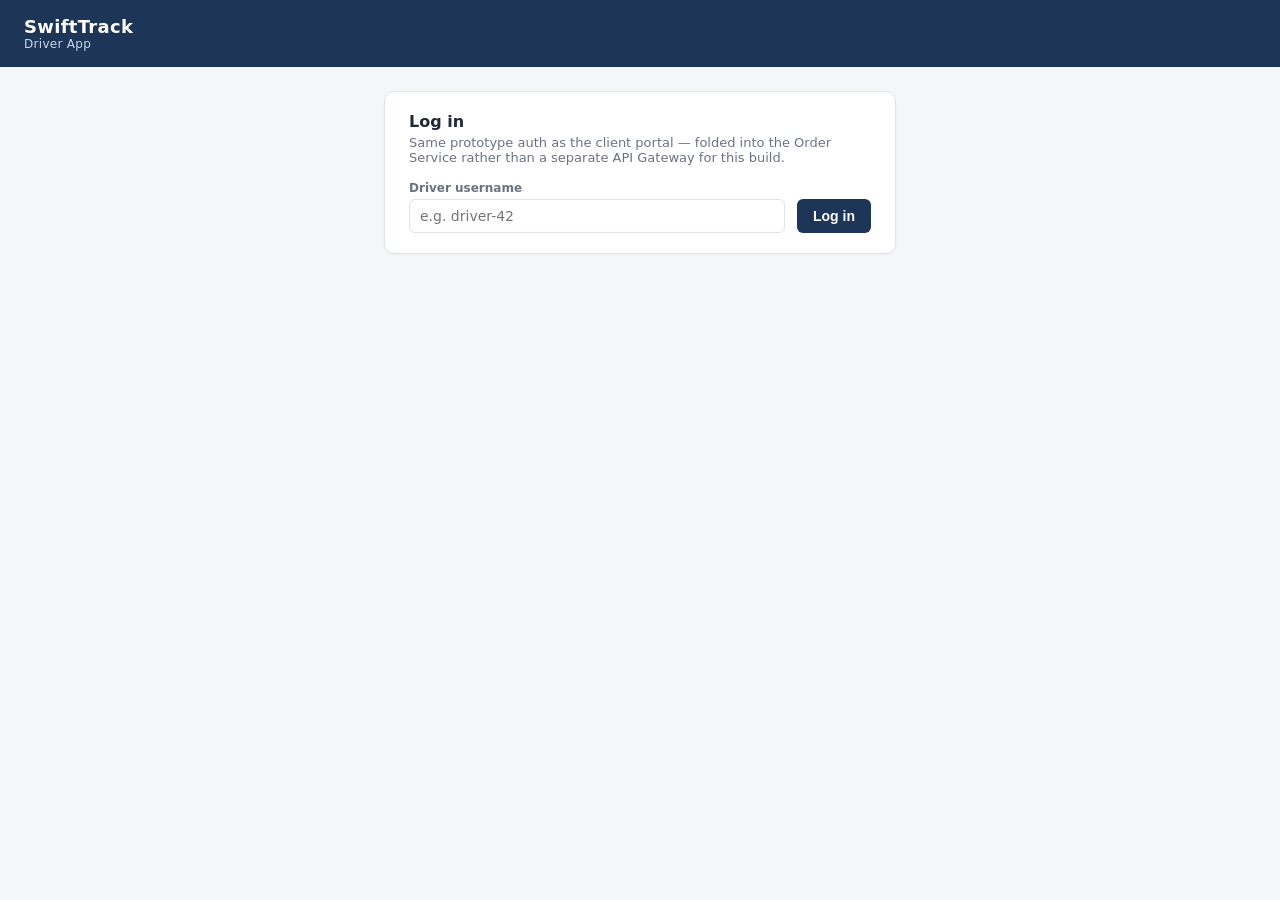
==== driver-app/index.html @ 521d0781 "UI polishing, adding a driver's end and md file changes accordingly." ====
<!DOCTYPE html>
<html lang="en">
<head>
<meta charset="UTF-8" />
<meta name="viewport" content="width=device-width, initial-scale=1" />
<title>SwiftTrack — Driver App</title>
<link rel="stylesheet" href="../shared/style.css" />
<script src="https://cdn.socket.io/4.7.5/socket.io.min.js"></script>
<style>
  .container { max-width: 560px; }
  .stop-list { margin: 6px 0 0; padding-left: 18px; font-size: 12.5px; color: var(--text-muted); }
</style>
</head>
<body>
  <header class="app-bar">
    <div class="brand">SwiftTrack <small>Driver App</small></div>
    <div class="session" id="session"></div>
  </header>

  <div class="container">

    <section class="panel" id="login-panel">
      <h2>Log in</h2>
      <p class="hint">Same prototype auth as the client portal — folded into the Order Service rather than a separate API Gateway for this build.</p>
      <form class="inline-form" id="login-form">
        <div class="field">
          <label for="username">Driver username</label>
          <input id="username" type="text" placeholder="e.g. driver-42" required />
        </div>
        <button type="submit">Log in</button>
      </form>
    </section>

    <section class="panel" id="manifest-panel" hidden>
      <h2><span class="conn-dot" id="conn-dot"></span>Today's manifest</h2>
      <p class="hint">Confirmed orders assigned to this route — live from the same event stream the client portal watches. Mark each stop delivered or failed as you go.</p>
      <div id="manifest"></div>
      <div class="empty-state" id="empty-state">No confirmed deliveries yet. Waiting for orders to clear CMS / WMS / ROS…</div>
    </section>

  </div>

  <div class="toast" id="toast"></div>

<script>
const API_BASE = "http://localhost:5000";
const WS_BASE = "http://localhost:5003";

const state = {
  token: localStorage.getItem("swifttrack.token") || null,
  username: localStorage.getItem("swifttrack.username") || null,
  orders: {}, // orderId -> { orderId, clientName, addresses, orderStatus, deliveryStatus, ros }
};

const el = (id) => document.getElementById(id);

function showToast(message, isError) {
  const t = el("toast");
  t.textContent = message;
  t.className = "toast show" + (isError ? " error" : "");
  setTimeout(() => { t.className = "toast"; }, 3200);
}

function renderSession() {
  const session = el("session");
  if (state.token) {
    session.innerHTML = `<strong>${state.username}</strong> &nbsp; <button class="secondary" id="logout-btn">Log out</button>`;
    el("logout-btn").addEventListener("click", logout);
    el("login-panel").hidden = true;
    el("manifest-panel").hidden = false;
  } else {
    session.innerHTML = "";
    el("login-panel").hidden = false;
    el("manifest-panel").hidden = true;
  }
}

function logout() {
  state.token = null;
  state.username = null;
  localStorage.removeItem("swifttrack.token");
  localStorage.removeItem("swifttrack.username");
  renderSession();
}

function badge(value) {
  if (!value) return `<span class="badge dash">-</span>`;
  return `<span class="badge ${value}">${value}</span>`;
}

function renderManifest() {
  const manifest = el("manifest");
  // A driver only cares about orders that have cleared the saga (CONFIRMED)
  // and haven't already been marked delivered/failed.
  const stops = Object.values(state.orders)
    .filter((o) => o.orderStatus === "CONFIRMED" && !o.deliveryStatus)
    .sort((a, b) => (a.orderId < b.orderId ? -1 : 1));

  el("empty-state").style.display = stops.length ? "none" : "block";

  manifest.innerHTML = stops.map((o) => `
    <div class="panel" style="margin:0 0 12px; padding:14px 16px;">
      <div style="display:flex; justify-content:space-between; align-items:baseline;">
        <strong>${o.orderId}</strong>
        <span class="muted">${o.clientName || "-"}</span>
      </div>
      ${o.addresses ? `<ul class="stop-list">${o.addresses.map((a) => `<li>${a}</li>`).join("")}</ul>` : ""}
      ${o.ros ? `<p class="hint" style="margin:6px 0 0;">Route ${o.ros.routeId || "-"} · ~${o.ros.estimatedMinutes ?? "-"} min</p>` : ""}
      <div class="action-cell" style="margin-top:10px;">
        <button class="confirm" data-action="DELIVERED" data-order="${o.orderId}">Mark delivered</button>
        <button class="danger" data-action="FAILED" data-order="${o.orderId}">Mark failed</button>
      </div>
    </div>
  `).join("");

  manifest.querySelectorAll("button[data-action]").forEach((btn) => {
    btn.addEventListener("click", () => updateDelivery(btn.dataset.order, btn.dataset.action));
  });
}

function applyEvent(data) {
  const id = data.orderId;
  if (!id) return;
  if (!state.orders[id]) state.orders[id] = { orderId: id };
  const o = state.orders[id];

  if (data.type === "order.created") {
    o.clientName = data.clientName;
    o.addresses = data.addresses;
    o.orderStatus = "PENDING";
  }
  if (data.type === "order.completed") {
    o.orderStatus = "CONFIRMED";
    o.ros = data.ros;
  }
  if (data.type === "order.failed") o.orderStatus = "FAILED";
  if (data.type === "delivery.updated") o.deliveryStatus = data.status;

  renderManifest();
}

async function login(event) {
  event.preventDefault();
  const username = el("username").value.trim();
  if (!username) return;
  try {
    const resp = await fetch(`${API_BASE}/login`, {
      method: "POST",
      headers: { "Content-Type": "application/json" },
      body: JSON.stringify({ username }),
    });
    if (!resp.ok) throw new Error("Login failed");
    const data = await resp.json();
    state.token = data.token;
    state.username = username;
    localStorage.setItem("swifttrack.token", state.token);
    localStorage.setItem("swifttrack.username", username);
    renderSession();
    showToast(`Welcome, ${username}`);
  } catch (err) {
    showToast(err.message, true);
  }
}

async function updateDelivery(orderId, status) {
  let reason = null;
  if (status === "FAILED") {
    reason = prompt("Reason the delivery failed (e.g. recipient not available):") || "Not specified";
  }
  try {
    const resp = await fetch(`${API_BASE}/deliveries/${orderId}/status`, {
      method: "POST",
      headers: {
        "Content-Type": "application/json",
        "Authorization": `Bearer ${state.token}`,
      },
      body: JSON.stringify({ status, reason }),
    });
    if (resp.status === 401) { logout(); throw new Error("Session expired, please log in again"); }
    if (!resp.ok) throw new Error((await resp.json()).error || "Update failed");
    showToast(`${orderId} marked ${status.toLowerCase()}`);
    // Proof of delivery (signature / photo capture) would hook in here via
    // the device camera — out of scope for this prototype's web UI.
  } catch (err) {
    showToast(err.message, true);
  }
}

function connectLiveUpdates() {
  const socket = io(WS_BASE);
  socket.on("connect", () => el("conn-dot").classList.add("live"));
  socket.on("disconnect", () => el("conn-dot").classList.remove("live"));
  socket.on("update", applyEvent);
}

el("login-form").addEventListener("submit", login);

renderSession();
renderManifest();
connectLiveUpdates();
</script>
</body>
</html>
---- shared/style.css ----
:root {
  --navy: #1d3557;
  --navy-dark: #14263f;
  --teal: #0f6e56;
  --amber: #b8860b;
  --red: #a5310a;
  --bg: #f4f6f8;
  --panel: #ffffff;
  --border: #dfe4ea;
  --text: #1f2937;
  --text-muted: #6b7280;
}

* { box-sizing: border-box; }

body {
  font-family: "Segoe UI", system-ui, -apple-system, sans-serif;
  background: var(--bg);
  color: var(--text);
  margin: 0;
  padding: 0 0 48px;
}

header.app-bar {
  background: var(--navy);
  color: white;
  padding: 16px 24px;
  display: flex;
  align-items: center;
  justify-content: space-between;
}

header.app-bar .brand {
  font-size: 18px;
  font-weight: 700;
  letter-spacing: 0.3px;
}

header.app-bar .brand small {
  display: block;
  font-weight: 400;
  font-size: 12px;
  color: #c9d6e8;
}

header.app-bar .session {
  display: flex;
  align-items: center;
  gap: 12px;
  font-size: 14px;
}

.container {
  max-width: 920px;
  margin: 24px auto;
  padding: 0 24px;
  display: flex;
  flex-direction: column;
  gap: 20px;
}

.panel {
  background: var(--panel);
  border: 1px solid var(--border);
  border-radius: 10px;
  padding: 20px 24px;
  box-shadow: 0 1px 2px rgba(16, 24, 40, 0.04);
}

.panel h2 {
  margin: 0 0 4px;
  font-size: 16px;
}

.panel .hint {
  margin: 0 0 16px;
  font-size: 13px;
  color: var(--text-muted);
}

form.inline-form {
  display: flex;
  flex-wrap: wrap;
  gap: 12px;
  align-items: flex-end;
}

.field {
  display: flex;
  flex-direction: column;
  gap: 4px;
  flex: 1 1 180px;
}

.field label {
  font-size: 12px;
  font-weight: 600;
  color: var(--text-muted);
}

.field input,
.field textarea {
  padding: 8px 10px;
  border: 1px solid var(--border);
  border-radius: 6px;
  font-size: 14px;
  font-family: inherit;
}

.field textarea {
  min-height: 64px;
  resize: vertical;
}

button {
  background: var(--navy);
  color: white;
  border: none;
  border-radius: 6px;
  padding: 9px 16px;
  font-size: 14px;
  font-weight: 600;
  cursor: pointer;
}

button:hover { background: var(--navy-dark); }
button:disabled { background: #9aa5b1; cursor: not-allowed; }

button.secondary {
  background: transparent;
  color: var(--navy);
  border: 1px solid var(--navy);
}
button.secondary:hover { background: rgba(29, 53, 87, 0.08); }

button.danger { background: var(--red); }
button.danger:hover { background: #7f2508; }

button.confirm { background: var(--teal); }
button.confirm:hover { background: #0b5744; }

table {
  border-collapse: collapse;
  width: 100%;
}

th, td {
  border-bottom: 1px solid var(--border);
  padding: 10px 12px;
  text-align: left;
  font-size: 13.5px;
}

th {
  color: var(--text-muted);
  font-weight: 600;
  text-transform: uppercase;
  font-size: 11px;
  letter-spacing: 0.4px;
}

.badge {
  display: inline-block;
  padding: 2px 9px;
  border-radius: 999px;
  font-size: 12px;
  font-weight: 700;
}

.badge.PENDING { background: #fdf3d8; color: var(--amber); }
.badge.CONFIRMED { background: #dcf3ec; color: var(--teal); }
.badge.DELIVERED { background: #dcf3ec; color: var(--teal); }
.badge.FAILED { background: #fbe3da; color: var(--red); }
.badge.dash { background: #eef1f4; color: var(--text-muted); }

.empty-state {
  padding: 24px;
  text-align: center;
  color: var(--text-muted);
  font-size: 13.5px;
}

.toast {
  position: fixed;
  bottom: 20px;
  right: 20px;
  background: var(--navy);
  color: white;
  padding: 12px 18px;
  border-radius: 8px;
  font-size: 13.5px;
  box-shadow: 0 4px 12px rgba(16, 24, 40, 0.25);
  opacity: 0;
  transform: translateY(8px);
  transition: opacity 0.2s ease, transform 0.2s ease;
  pointer-events: none;
  max-width: 320px;
}

.toast.show { opacity: 1; transform: translateY(0); }
.toast.error { background: var(--red); }

.action-cell { display: flex; gap: 8px; }

.muted { color: var(--text-muted); }

.conn-dot {
  width: 8px;
  height: 8px;
  border-radius: 50%;
  display: inline-block;
  margin-right: 6px;
  background: #9aa5b1;
}
.conn-dot.live { background: #3ddc84; }
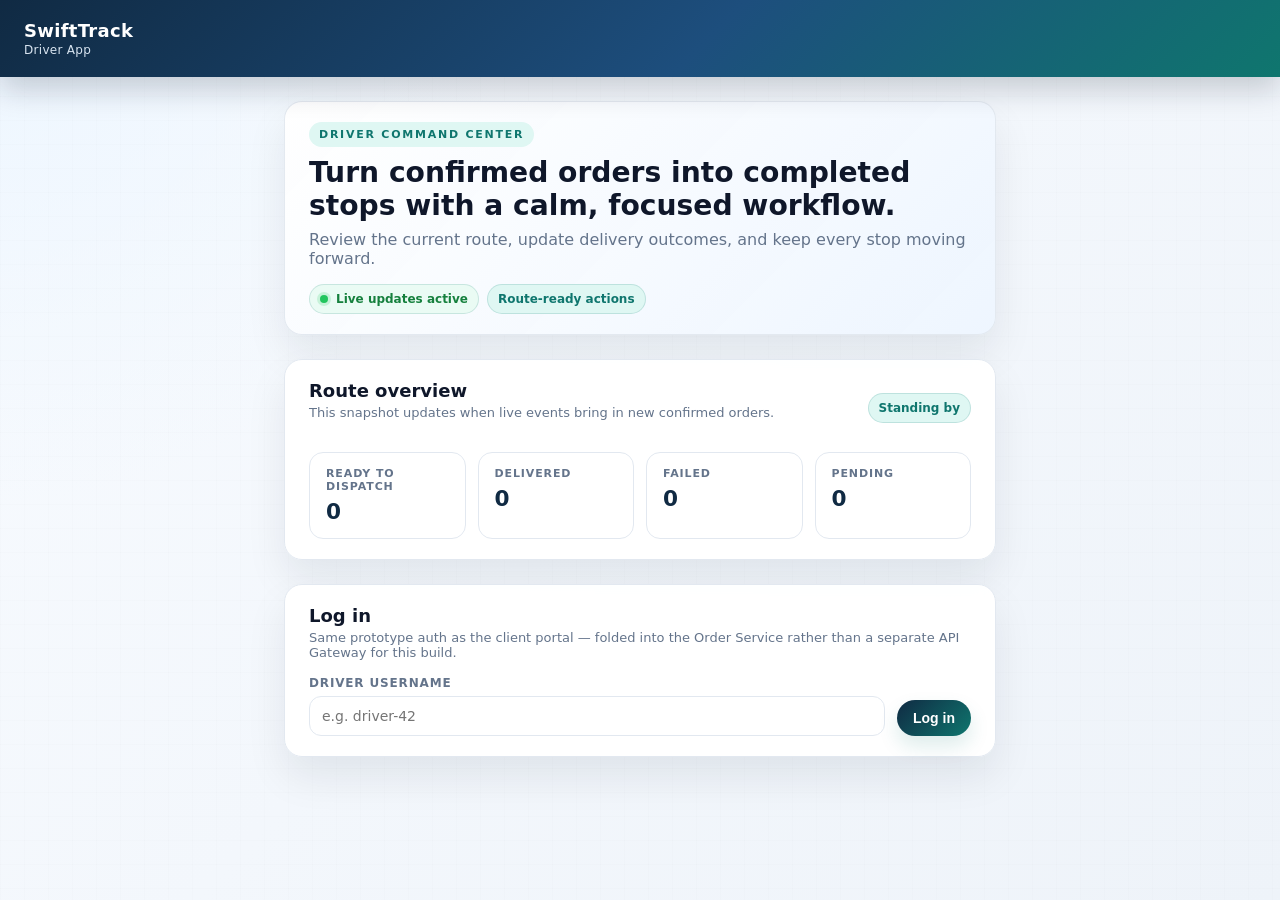
==== commit 3d742ecb: "did some UI changes" ====
--- a/driver-app/index.html
+++ b/driver-app/index.html
@@ -7,8 +7,9 @@
 <link rel="stylesheet" href="../shared/style.css" />
 <script src="https://cdn.socket.io/4.7.5/socket.io.min.js"></script>
 <style>
-  .container { max-width: 560px; }
-  .stop-list { margin: 6px 0 0; padding-left: 18px; font-size: 12.5px; color: var(--text-muted); }
+  .container { max-width: 760px; }
+  .stop-list { margin: 8px 0 0; padding-left: 18px; font-size: 12.5px; color: var(--text-muted); }
+  .stop-card { margin: 0 0 12px; padding: 14px 16px; border: 1px solid var(--border); border-radius: 14px; background: var(--panel-strong); }
 </style>
 </head>
 <body>
@@ -18,6 +19,45 @@
   </header>
 
   <div class="container">
+    <section class="hero-card panel">
+      <div class="hero-copy">
+        <div class="eyebrow">Driver command center</div>
+        <h1>Turn confirmed orders into completed stops with a calm, focused workflow.</h1>
+        <p>Review the current route, update delivery outcomes, and keep every stop moving forward.</p>
+      </div>
+      <div class="hero-actions">
+        <div class="chip live-chip"><span class="conn-dot live"></span>Live updates active</div>
+        <div class="chip">Route-ready actions</div>
+      </div>
+    </section>
+
+    <section class="panel">
+      <div class="section-header">
+        <div>
+          <h2>Route overview</h2>
+          <p class="hint">This snapshot updates when live events bring in new confirmed orders.</p>
+        </div>
+        <div class="pill" id="driver-pill">Standing by</div>
+      </div>
+      <div class="metrics-grid">
+        <div class="metric-card">
+          <span class="metric-label">Ready to dispatch</span>
+          <strong class="metric-value" id="driver-ready">0</strong>
+        </div>
+        <div class="metric-card">
+          <span class="metric-label">Delivered</span>
+          <strong class="metric-value" id="driver-delivered">0</strong>
+        </div>
+        <div class="metric-card">
+          <span class="metric-label">Failed</span>
+          <strong class="metric-value" id="driver-failed">0</strong>
+        </div>
+        <div class="metric-card">
+          <span class="metric-label">Pending</span>
+          <strong class="metric-value" id="driver-pending">0</strong>
+        </div>
+      </div>
+    </section>
 
     <section class="panel" id="login-panel">
       <h2>Log in</h2>
@@ -32,8 +72,12 @@
     </section>
 
     <section class="panel" id="manifest-panel" hidden>
-      <h2><span class="conn-dot" id="conn-dot"></span>Today's manifest</h2>
-      <p class="hint">Confirmed orders assigned to this route — live from the same event stream the client portal watches. Mark each stop delivered or failed as you go.</p>
+      <div class="section-header">
+        <div>
+          <h2><span class="conn-dot" id="conn-dot"></span>Today's manifest</h2>
+          <p class="hint">Confirmed orders assigned to this route — mark each stop delivered or failed as you go.</p>
+        </div>
+      </div>
       <div id="manifest"></div>
       <div class="empty-state" id="empty-state">No confirmed deliveries yet. Waiting for orders to clear CMS / WMS / ROS…</div>
     </section>
@@ -81,6 +125,7 @@
   localStorage.removeItem("swifttrack.token");
   localStorage.removeItem("swifttrack.username");
   renderSession();
+  renderMetrics();
 }
 
 function badge(value) {
@@ -88,10 +133,21 @@
   return `<span class="badge ${value}">${value}</span>`;
 }
 
+function renderMetrics() {
+  const ready = Object.values(state.orders).filter((o) => o.orderStatus === "CONFIRMED" && !o.deliveryStatus).length;
+  const delivered = Object.values(state.orders).filter((o) => o.deliveryStatus === "DELIVERED").length;
+  const failed = Object.values(state.orders).filter((o) => o.deliveryStatus === "FAILED").length;
+  const pending = Object.values(state.orders).filter((o) => o.orderStatus === "PENDING").length;
+
+  el("driver-ready").textContent = ready;
+  el("driver-delivered").textContent = delivered;
+  el("driver-failed").textContent = failed;
+  el("driver-pending").textContent = pending;
+  el("driver-pill").textContent = ready ? `${ready} stop(s) ready` : "Standing by";
+}
+
 function renderManifest() {
   const manifest = el("manifest");
-  // A driver only cares about orders that have cleared the saga (CONFIRMED)
-  // and haven't already been marked delivered/failed.
   const stops = Object.values(state.orders)
     .filter((o) => o.orderStatus === "CONFIRMED" && !o.deliveryStatus)
     .sort((a, b) => (a.orderId < b.orderId ? -1 : 1));
@@ -99,8 +155,8 @@
   el("empty-state").style.display = stops.length ? "none" : "block";
 
   manifest.innerHTML = stops.map((o) => `
-    <div class="panel" style="margin:0 0 12px; padding:14px 16px;">
-      <div style="display:flex; justify-content:space-between; align-items:baseline;">
+    <div class="stop-card">
+      <div style="display:flex; justify-content:space-between; align-items:baseline; gap:10px; flex-wrap:wrap;">
         <strong>${o.orderId}</strong>
         <span class="muted">${o.clientName || "-"}</span>
       </div>
@@ -136,6 +192,7 @@
   if (data.type === "order.failed") o.orderStatus = "FAILED";
   if (data.type === "delivery.updated") o.deliveryStatus = data.status;
 
+  renderMetrics();
   renderManifest();
 }
 
@@ -179,8 +236,6 @@
     if (resp.status === 401) { logout(); throw new Error("Session expired, please log in again"); }
     if (!resp.ok) throw new Error((await resp.json()).error || "Update failed");
     showToast(`${orderId} marked ${status.toLowerCase()}`);
-    // Proof of delivery (signature / photo capture) would hook in here via
-    // the device camera — out of scope for this prototype's web UI.
   } catch (err) {
     showToast(err.message, true);
   }
@@ -188,14 +243,21 @@
 
 function connectLiveUpdates() {
   const socket = io(WS_BASE);
-  socket.on("connect", () => el("conn-dot").classList.add("live"));
-  socket.on("disconnect", () => el("conn-dot").classList.remove("live"));
+  socket.on("connect", () => {
+    el("conn-dot").classList.add("live");
+    el("driver-pill").textContent = "Live stream connected";
+  });
+  socket.on("disconnect", () => {
+    el("conn-dot").classList.remove("live");
+    el("driver-pill").textContent = "Reconnecting…";
+  });
   socket.on("update", applyEvent);
 }
 
 el("login-form").addEventListener("submit", login);
 
 renderSession();
+renderMetrics();
 renderManifest();
 connectLiveUpdates();
 </script>
--- a/shared/style.css
+++ b/shared/style.css
@@ -1,46 +1,68 @@
 :root {
-  --navy: #1d3557;
-  --navy-dark: #14263f;
-  --teal: #0f6e56;
-  --amber: #b8860b;
-  --red: #a5310a;
-  --bg: #f4f6f8;
-  --panel: #ffffff;
-  --border: #dfe4ea;
-  --text: #1f2937;
-  --text-muted: #6b7280;
+  --navy: #102a43;
+  --navy-dark: #0b1830;
+  --teal: #0f766e;
+  --teal-soft: #dff7f3;
+  --amber: #b45309;
+  --amber-soft: #fff5de;
+  --red: #b42318;
+  --red-soft: #fde7e7;
+  --bg: #f4f7fb;
+  --panel: rgba(255, 255, 255, 0.95);
+  --panel-strong: #ffffff;
+  --border: #e2e8f0;
+  --text: #0f172a;
+  --text-muted: #64748b;
+  --shadow: 0 20px 40px rgba(15, 23, 42, 0.08);
+  --radius: 18px;
 }
 
 * { box-sizing: border-box; }
 
 body {
   font-family: "Segoe UI", system-ui, -apple-system, sans-serif;
-  background: var(--bg);
+  background: radial-gradient(circle at top left, #edf6ff 0%, transparent 32%), linear-gradient(135deg, #f8fbff 0%, #eef3f9 100%);
   color: var(--text);
   margin: 0;
   padding: 0 0 48px;
+  min-height: 100vh;
+}
+
+body::before {
+  content: "";
+  position: fixed;
+  inset: 0;
+  background-image: linear-gradient(rgba(15, 23, 42, 0.025) 1px, transparent 1px), linear-gradient(90deg, rgba(15, 23, 42, 0.025) 1px, transparent 1px);
+  background-size: 24px 24px;
+  opacity: 0.45;
+  pointer-events: none;
 }
 
 header.app-bar {
-  background: var(--navy);
+  background: linear-gradient(135deg, var(--navy), #1d4e7d 55%, var(--teal));
   color: white;
-  padding: 16px 24px;
+  padding: 20px 24px;
   display: flex;
   align-items: center;
   justify-content: space-between;
+  box-shadow: 0 12px 30px rgba(16, 24, 40, 0.2);
+  position: sticky;
+  top: 0;
+  z-index: 10;
 }
 
 header.app-bar .brand {
   font-size: 18px;
-  font-weight: 700;
+  font-weight: 800;
   letter-spacing: 0.3px;
 }
 
 header.app-bar .brand small {
   display: block;
-  font-weight: 400;
+  font-weight: 500;
   font-size: 12px;
-  color: #c9d6e8;
+  color: #d8e4f0;
+  margin-top: 2px;
 }
 
 header.app-bar .session {
@@ -51,25 +73,26 @@
 }
 
 .container {
-  max-width: 920px;
+  max-width: 1120px;
   margin: 24px auto;
   padding: 0 24px;
   display: flex;
   flex-direction: column;
-  gap: 20px;
+  gap: 24px;
 }
 
 .panel {
   background: var(--panel);
   border: 1px solid var(--border);
-  border-radius: 10px;
+  border-radius: var(--radius);
   padding: 20px 24px;
-  box-shadow: 0 1px 2px rgba(16, 24, 40, 0.04);
+  box-shadow: var(--shadow);
+  backdrop-filter: blur(10px);
 }
 
 .panel h2 {
   margin: 0 0 4px;
-  font-size: 16px;
+  font-size: 18px;
 }
 
 .panel .hint {
@@ -78,6 +101,105 @@
   color: var(--text-muted);
 }
 
+.hero-card {
+  background: linear-gradient(135deg, rgba(255, 255, 255, 0.97), rgba(237, 245, 255, 0.95));
+  border: 1px solid rgba(226, 232, 240, 0.95);
+  display: flex;
+  justify-content: space-between;
+  align-items: center;
+  gap: 16px;
+  flex-wrap: wrap;
+}
+
+.hero-card .hero-copy h1 {
+  margin: 0 0 8px;
+  font-size: clamp(1.4rem, 2.2vw, 1.95rem);
+  line-height: 1.16;
+}
+
+.hero-card .hero-copy p {
+  margin: 0;
+  color: var(--text-muted);
+  max-width: 660px;
+}
+
+.hero-actions {
+  display: flex;
+  flex-wrap: wrap;
+  gap: 8px;
+}
+
+.eyebrow {
+  display: inline-flex;
+  padding: 6px 10px;
+  border-radius: 999px;
+  font-size: 11px;
+  font-weight: 800;
+  letter-spacing: 0.16em;
+  text-transform: uppercase;
+  color: var(--teal);
+  background: var(--teal-soft);
+  margin-bottom: 10px;
+}
+
+.section-header {
+  display: flex;
+  justify-content: space-between;
+  align-items: center;
+  gap: 12px;
+  flex-wrap: wrap;
+  margin-bottom: 16px;
+}
+
+.pill,
+.chip {
+  display: inline-flex;
+  align-items: center;
+  gap: 8px;
+  padding: 7px 10px;
+  border-radius: 999px;
+  font-size: 12px;
+  font-weight: 700;
+  color: var(--teal);
+  background: var(--teal-soft);
+  border: 1px solid rgba(15, 118, 110, 0.16);
+}
+
+.chip.live-chip {
+  background: #eafbf4;
+  color: #15803d;
+}
+
+.metrics-grid {
+  display: grid;
+  grid-template-columns: repeat(4, minmax(0, 1fr));
+  gap: 12px;
+}
+
+.metric-card {
+  border: 1px solid var(--border);
+  background: var(--panel-strong);
+  border-radius: 14px;
+  padding: 14px 16px;
+  display: flex;
+  flex-direction: column;
+  gap: 6px;
+}
+
+.metric-label {
+  font-size: 11px;
+  font-weight: 700;
+  text-transform: uppercase;
+  letter-spacing: 0.08em;
+  color: var(--text-muted);
+}
+
+.metric-value {
+  font-size: 1.35rem;
+  font-weight: 800;
+  color: var(--navy);
+}
+
 form.inline-form {
   display: flex;
   flex-wrap: wrap;
@@ -88,56 +210,75 @@
 .field {
   display: flex;
   flex-direction: column;
-  gap: 4px;
-  flex: 1 1 180px;
+  gap: 6px;
+  flex: 1 1 220px;
 }
 
 .field label {
   font-size: 12px;
-  font-weight: 600;
+  font-weight: 700;
+  text-transform: uppercase;
+  letter-spacing: 0.07em;
   color: var(--text-muted);
 }
 
 .field input,
 .field textarea {
-  padding: 8px 10px;
+  padding: 11px 12px;
   border: 1px solid var(--border);
-  border-radius: 6px;
+  border-radius: 12px;
   font-size: 14px;
   font-family: inherit;
+  background: white;
+  transition: border-color 0.2s ease, box-shadow 0.2s ease;
+}
+
+.field input:focus,
+.field textarea:focus {
+  outline: none;
+  border-color: var(--teal);
+  box-shadow: 0 0 0 3px rgba(15, 118, 110, 0.12);
 }
 
 .field textarea {
-  min-height: 64px;
+  min-height: 86px;
   resize: vertical;
 }
 
 button {
-  background: var(--navy);
+  background: linear-gradient(135deg, var(--navy), var(--teal));
   color: white;
   border: none;
-  border-radius: 6px;
-  padding: 9px 16px;
+  border-radius: 999px;
+  padding: 10px 16px;
   font-size: 14px;
-  font-weight: 600;
+  font-weight: 700;
   cursor: pointer;
-}
-
-button:hover { background: var(--navy-dark); }
-button:disabled { background: #9aa5b1; cursor: not-allowed; }
+  box-shadow: 0 10px 20px rgba(15, 118, 110, 0.14);
+  transition: transform 0.2s ease, box-shadow 0.2s ease, background 0.2s ease;
+}
+
+button:hover {
+  transform: translateY(-1px);
+  box-shadow: 0 14px 24px rgba(15, 23, 42, 0.16);
+}
+button:disabled {
+  background: #93a3b6;
+  cursor: not-allowed;
+  transform: none;
+  box-shadow: none;
+}
 
 button.secondary {
-  background: transparent;
+  background: white;
   color: var(--navy);
-  border: 1px solid var(--navy);
-}
-button.secondary:hover { background: rgba(29, 53, 87, 0.08); }
-
-button.danger { background: var(--red); }
-button.danger:hover { background: #7f2508; }
-
-button.confirm { background: var(--teal); }
-button.confirm:hover { background: #0b5744; }
+  border: 1px solid var(--border);
+  box-shadow: none;
+}
+button.secondary:hover { background: #f8fbff; }
+
+button.danger { background: linear-gradient(135deg, var(--red), #d1432b); }
+button.confirm { background: linear-gradient(135deg, var(--teal), #14b8a6); }
 
 table {
   border-collapse: collapse;
@@ -146,53 +287,63 @@
 
 th, td {
   border-bottom: 1px solid var(--border);
-  padding: 10px 12px;
+  padding: 12px 10px;
   text-align: left;
   font-size: 13.5px;
 }
 
 th {
   color: var(--text-muted);
-  font-weight: 600;
+  font-weight: 700;
   text-transform: uppercase;
   font-size: 11px;
-  letter-spacing: 0.4px;
-}
+  letter-spacing: 0.08em;
+}
+
+tbody tr { transition: background 0.2s ease; }
+tbody tr:hover { background: #f8fbff; }
 
 .badge {
-  display: inline-block;
-  padding: 2px 9px;
+  display: inline-flex;
+  align-items: center;
+  justify-content: center;
+  padding: 5px 10px;
   border-radius: 999px;
   font-size: 12px;
   font-weight: 700;
-}
-
-.badge.PENDING { background: #fdf3d8; color: var(--amber); }
-.badge.CONFIRMED { background: #dcf3ec; color: var(--teal); }
-.badge.DELIVERED { background: #dcf3ec; color: var(--teal); }
-.badge.FAILED { background: #fbe3da; color: var(--red); }
-.badge.dash { background: #eef1f4; color: var(--text-muted); }
+  text-transform: uppercase;
+  letter-spacing: 0.04em;
+}
+
+.badge.PENDING { background: var(--amber-soft); color: var(--amber); }
+.badge.CONFIRMED { background: var(--teal-soft); color: var(--teal); }
+.badge.DELIVERED { background: var(--teal-soft); color: var(--teal); }
+.badge.FAILED { background: var(--red-soft); color: var(--red); }
+.badge.dash { background: #eef2f7; color: var(--text-muted); }
 
 .empty-state {
   padding: 24px;
   text-align: center;
   color: var(--text-muted);
   font-size: 13.5px;
+  border: 1px dashed var(--border);
+  border-radius: 14px;
+  background: linear-gradient(135deg, rgba(248, 251, 255, 0.95), rgba(241, 245, 249, 0.9));
 }
 
 .toast {
   position: fixed;
-  bottom: 20px;
-  right: 20px;
+  bottom: 24px;
+  right: 24px;
   background: var(--navy);
   color: white;
-  padding: 12px 18px;
-  border-radius: 8px;
+  padding: 12px 16px;
+  border-radius: 12px;
   font-size: 13.5px;
-  box-shadow: 0 4px 12px rgba(16, 24, 40, 0.25);
+  box-shadow: var(--shadow);
   opacity: 0;
   transform: translateY(8px);
-  transition: opacity 0.2s ease, transform 0.2s ease;
+  transition: opacity 0.25s ease, transform 0.25s ease;
   pointer-events: none;
   max-width: 320px;
 }
@@ -200,16 +351,46 @@
 .toast.show { opacity: 1; transform: translateY(0); }
 .toast.error { background: var(--red); }
 
-.action-cell { display: flex; gap: 8px; }
+.action-cell { display: flex; gap: 8px; flex-wrap: wrap; }
 
 .muted { color: var(--text-muted); }
+
+.search-field {
+  flex: 0 1 280px;
+}
+
+.search-field input { min-width: 0; }
+
+.sr-only {
+  position: absolute;
+  width: 1px;
+  height: 1px;
+  padding: 0;
+  margin: -1px;
+  overflow: hidden;
+  clip: rect(0, 0, 0, 0);
+  white-space: nowrap;
+  border: 0;
+}
 
 .conn-dot {
   width: 8px;
   height: 8px;
   border-radius: 50%;
   display: inline-block;
-  margin-right: 6px;
-  background: #9aa5b1;
-}
-.conn-dot.live { background: #3ddc84; }
+  background: #cbd5e1;
+}
+.conn-dot.live { background: #22c55e; box-shadow: 0 0 0 3px rgba(34, 197, 94, 0.18); }
+
+@media (max-width: 768px) {
+  header.app-bar { flex-direction: column; align-items: flex-start; gap: 10px; }
+  .container { padding: 0 16px; }
+  .metrics-grid { grid-template-columns: repeat(2, minmax(0, 1fr)); }
+  .hero-card { padding: 18px; }
+}
+
+@media (max-width: 540px) {
+  .metrics-grid { grid-template-columns: 1fr; }
+  .action-cell { flex-direction: column; }
+  .toast { left: 16px; right: 16px; max-width: none; }
+}
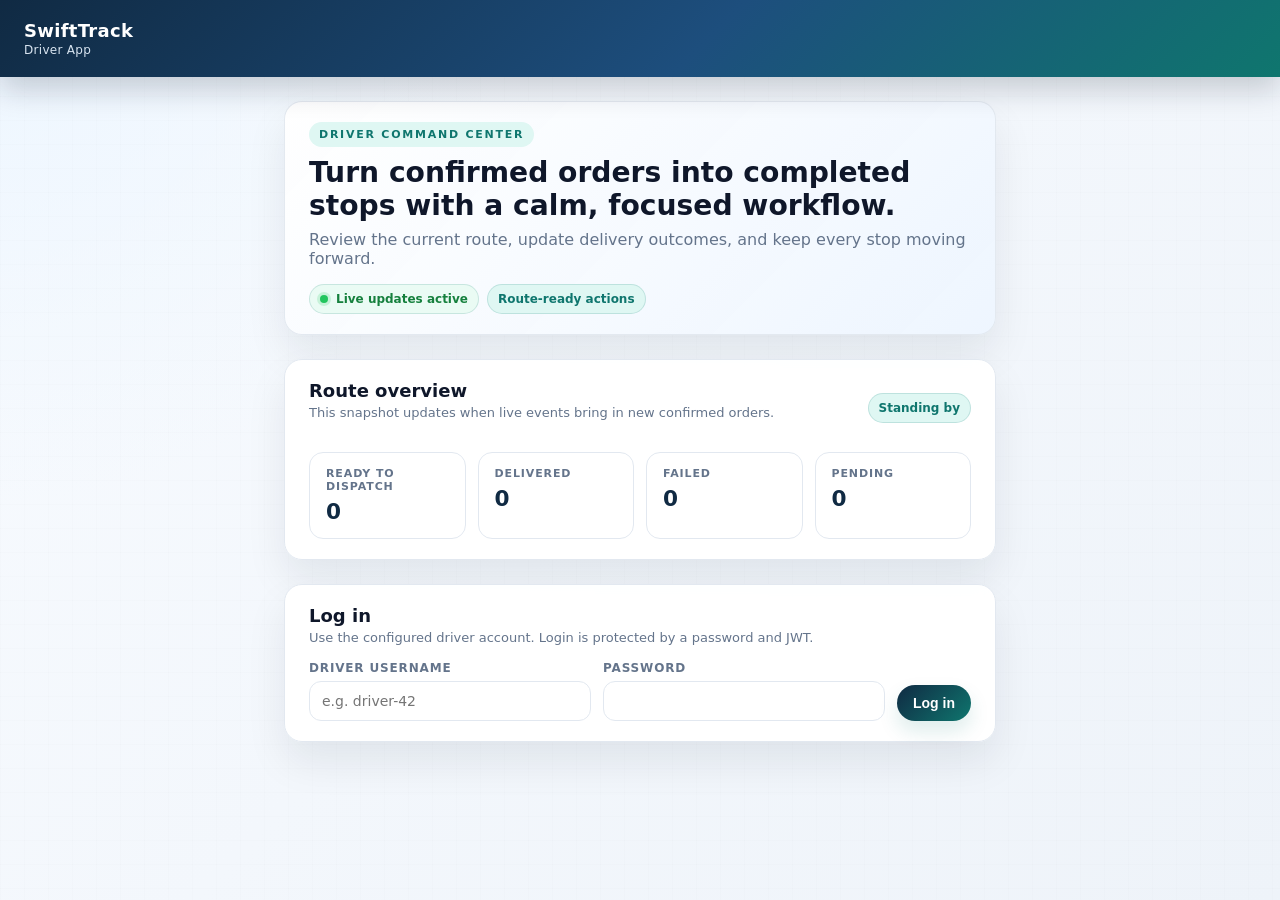
==== commit 0c9df22e: "Add env-based auth, JWTs and role checks Introduce environment-driven configuration and role-based a" ====
--- a/driver-app/index.html
+++ b/driver-app/index.html
@@ -61,11 +61,15 @@
 
     <section class="panel" id="login-panel">
       <h2>Log in</h2>
-      <p class="hint">Same prototype auth as the client portal — folded into the Order Service rather than a separate API Gateway for this build.</p>
+      <p class="hint">Use the configured driver account. Login is protected by a password and JWT.</p>
       <form class="inline-form" id="login-form">
         <div class="field">
           <label for="username">Driver username</label>
           <input id="username" type="text" placeholder="e.g. driver-42" required />
+        </div>
+        <div class="field">
+          <label for="password">Password</label>
+          <input id="password" type="password" required />
         </div>
         <button type="submit">Log in</button>
       </form>
@@ -89,10 +93,12 @@
 <script>
 const API_BASE = "http://localhost:5000";
 const WS_BASE = "http://localhost:5003";
+let liveSocket = null;
 
 const state = {
   token: localStorage.getItem("swifttrack.token") || null,
   username: localStorage.getItem("swifttrack.username") || null,
+  role: localStorage.getItem("swifttrack.role") || null,
   orders: {}, // orderId -> { orderId, clientName, addresses, orderStatus, deliveryStatus, ros }
 };
 
@@ -122,8 +128,11 @@
 function logout() {
   state.token = null;
   state.username = null;
+  state.role = null;
   localStorage.removeItem("swifttrack.token");
   localStorage.removeItem("swifttrack.username");
+  localStorage.removeItem("swifttrack.role");
+  if (liveSocket) liveSocket.disconnect();
   renderSession();
   renderMetrics();
 }
@@ -199,20 +208,25 @@
 async function login(event) {
   event.preventDefault();
   const username = el("username").value.trim();
-  if (!username) return;
+  const password = el("password").value;
+  if (!username || !password) return;
   try {
     const resp = await fetch(`${API_BASE}/login`, {
       method: "POST",
       headers: { "Content-Type": "application/json" },
-      body: JSON.stringify({ username }),
+      body: JSON.stringify({ username, password }),
     });
     if (!resp.ok) throw new Error("Login failed");
     const data = await resp.json();
+    if (data.role !== "driver") throw new Error("Use a driver account in the Driver App");
     state.token = data.token;
     state.username = username;
+    state.role = data.role;
     localStorage.setItem("swifttrack.token", state.token);
     localStorage.setItem("swifttrack.username", username);
+    localStorage.setItem("swifttrack.role", data.role);
     renderSession();
+    connectLiveUpdates();
     showToast(`Welcome, ${username}`);
   } catch (err) {
     showToast(err.message, true);
@@ -242,7 +256,9 @@
 }
 
 function connectLiveUpdates() {
-  const socket = io(WS_BASE);
+  if (!state.token) return;
+  if (liveSocket) liveSocket.disconnect();
+  const socket = liveSocket = io(WS_BASE, { auth: { token: state.token } });
   socket.on("connect", () => {
     el("conn-dot").classList.add("live");
     el("driver-pill").textContent = "Live stream connected";
@@ -251,6 +267,7 @@
     el("conn-dot").classList.remove("live");
     el("driver-pill").textContent = "Reconnecting…";
   });
+  socket.on("connect_error", () => showToast("Live updates require a valid login", true));
   socket.on("update", applyEvent);
 }
 
@@ -259,7 +276,7 @@
 renderSession();
 renderMetrics();
 renderManifest();
-connectLiveUpdates();
+if (state.token && state.role === "driver") connectLiveUpdates();
 </script>
 </body>
 </html>
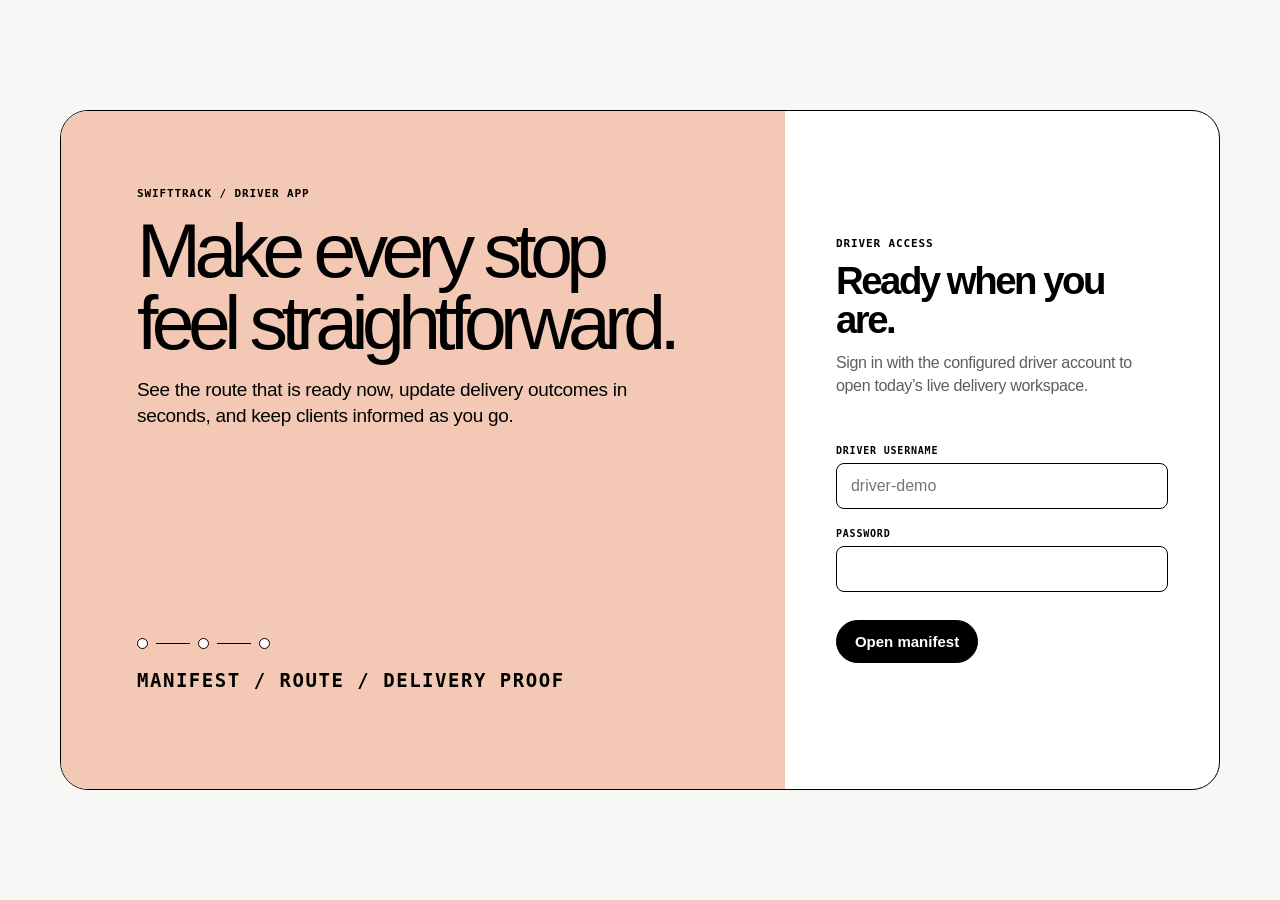
==== commit fa9a34bd: "udpaded the ui a bit" ====
--- a/driver-app/index.html
+++ b/driver-app/index.html
@@ -6,277 +6,98 @@
 <title>SwiftTrack — Driver App</title>
 <link rel="stylesheet" href="../shared/style.css" />
 <script src="https://cdn.socket.io/4.7.5/socket.io.min.js"></script>
-<style>
-  .container { max-width: 760px; }
-  .stop-list { margin: 8px 0 0; padding-left: 18px; font-size: 12.5px; color: var(--text-muted); }
-  .stop-card { margin: 0 0 12px; padding: 14px 16px; border: 1px solid var(--border); border-radius: 14px; background: var(--panel-strong); }
-</style>
 </head>
 <body>
-  <header class="app-bar">
-    <div class="brand">SwiftTrack <small>Driver App</small></div>
-    <div class="session" id="session"></div>
-  </header>
+  <main class="auth-screen" id="auth-screen">
+    <div class="auth-layout">
+      <section class="auth-story" style="background:var(--coral)">
+        <div><div class="eyebrow">SwiftTrack / Driver app</div><h1>Make every stop feel straightforward.</h1><p>See the route that is ready now, update delivery outcomes in seconds, and keep clients informed as you go.</p></div>
+        <div><div class="flow-dots"><span></span><i></i><span></span><i></i><span></span></div><p class="mono">Manifest / route / delivery proof</p></div>
+      </section>
+      <section class="auth-card">
+        <div class="eyebrow">Driver access</div><h2>Ready when you are.</h2><p>Sign in with the configured driver account to open today’s live delivery workspace.</p>
+        <form id="login-form">
+          <div class="field"><label for="username">Driver username</label><input id="username" autocomplete="username" placeholder="driver-demo" required /></div>
+          <div class="field"><label for="password">Password</label><input id="password" type="password" autocomplete="current-password" required /></div>
+          <div class="form-actions"><button class="button button-dark" type="submit">Open manifest</button></div>
+        </form>
+      </section>
+    </div>
+  </main>
 
-  <div class="container">
-    <section class="hero-card panel">
-      <div class="hero-copy">
-        <div class="eyebrow">Driver command center</div>
-        <h1>Turn confirmed orders into completed stops with a calm, focused workflow.</h1>
-        <p>Review the current route, update delivery outcomes, and keep every stop moving forward.</p>
-      </div>
-      <div class="hero-actions">
-        <div class="chip live-chip"><span class="conn-dot live"></span>Live updates active</div>
-        <div class="chip">Route-ready actions</div>
-      </div>
-    </section>
+  <div class="app-shell" id="app-shell" hidden>
+    <header class="topbar">
+      <div class="brand">SwiftTrack <small>Driver app</small></div>
+      <nav class="topbar-nav" aria-label="Driver navigation"><button class="nav-link active" data-view="route">Today’s route</button><button class="nav-link" data-view="manifest">Manifest</button><button class="nav-link" data-view="proof">Proof of delivery</button></nav>
+      <div class="session"><span id="session-name"></span><button class="button button-light button-small" id="logout-btn">Log out</button></div>
+    </header>
 
-    <section class="panel">
-      <div class="section-header">
-        <div>
-          <h2>Route overview</h2>
-          <p class="hint">This snapshot updates when live events bring in new confirmed orders.</p>
+    <main class="app-main">
+      <section class="screen" id="screen-route">
+        <section class="hero hero-navy">
+          <div class="hero-copy"><div class="eyebrow">Driver command centre</div><h1>Today’s route starts here.</h1><p>Confirmed orders appear as they clear the delivery network. Mark each stop delivered or failed as the day progresses.</p></div>
+          <div class="hero-bottom"><div class="signal"><span class="signal-dot" id="live-dot"></span><span id="live-label">Connecting route updates</span></div><div class="hero-actions"><button class="button button-light" data-view="manifest">Open manifest</button></div></div>
+        </section>
+
+        <section class="section">
+          <div class="section-head"><div><div class="eyebrow">Route overview</div><h2>A calmer way to move.</h2></div><p>These cards update from the live event stream as orders are confirmed and deliveries are completed.</p></div>
+          <div class="bento">
+            <article class="tile tile-4 tile-lime"><span class="metric-label">Ready to dispatch</span><strong class="metric-value" id="metric-ready">0</strong><p class="tile-text">Confirmed stops waiting for action.</p></article>
+            <article class="tile tile-4 tile-mint"><span class="metric-label">Delivered</span><strong class="metric-value" id="metric-delivered">0</strong><p class="tile-text">Stops completed today.</p></article>
+            <article class="tile tile-4 tile-pink"><span class="metric-label">Needs attention</span><strong class="metric-value" id="metric-failed">0</strong><p class="tile-text">Stops marked failed with a reason.</p></article>
+            <article class="tile tile-7 tile-lilac"><div><div class="eyebrow">Next best action</div><h3 class="tile-title" id="next-stop-title">Waiting for the next confirmed stop.</h3></div><p class="tile-text" id="next-stop-copy">Once the order workflow confirms a delivery, it will appear in your manifest automatically.</p><button class="button button-dark button-small" data-view="manifest">Go to manifest</button></article>
+            <article class="tile tile-5 tile-cream"><div class="eyebrow">Live hand-off</div><div class="workflow"><div class="workflow-step"><span>1</span><p>Route confirmed by ROS.</p></div><div class="workflow-step"><span>2</span><p>Driver completes the stop.</p></div><div class="workflow-step"><span>3</span><p>Client sees the update instantly.</p></div></div></article>
+          </div>
+        </section>
+      </section>
+
+      <section class="screen" id="screen-manifest" hidden>
+        <section class="hero hero-lilac">
+          <div class="hero-copy"><div class="eyebrow">Today’s manifest</div><h1>The stops ready for your route.</h1><p>Every confirmed delivery is listed here with its addresses, route estimate, and two clear completion actions.</p></div>
+          <div class="hero-bottom"><div class="signal"><span class="signal-dot"></span>Live manifest feed</div><button class="button button-dark" data-view="route">Route overview</button></div>
+        </section>
+        <section class="section surface">
+          <div class="surface-head"><div><h2>Confirmed stops</h2><p>Use delivered when complete. Use failed only when a delivery cannot be completed.</p></div><div class="mono" id="manifest-count">0 stops</div></div>
+          <div class="manifest" id="manifest"></div>
+          <div class="empty-state" id="manifest-empty">No confirmed deliveries yet. Your manifest will update as orders complete the CMS, WMS, and ROS flow.</div>
+        </section>
+      </section>
+
+      <section class="screen" id="screen-proof" hidden>
+        <div class="section-head"><div><div class="eyebrow">Proof of delivery</div><h2>Capture-ready, for the next iteration.</h2></div><p>This prototype records delivery status and failure reasons. Photo and signature capture are presented here as the designed next step.</p></div>
+        <div class="bento">
+          <article class="tile tile-7 tile-cream"><div><div class="eyebrow">Designed workflow</div><h3 class="tile-title">Confirm the delivery, then attach evidence.</h3></div><div class="workflow"><div class="workflow-step"><span>1</span><p>Open the confirmed stop from the manifest.</p></div><div class="workflow-step"><span>2</span><p>Collect a signature or proof photograph.</p></div><div class="workflow-step"><span>3</span><p>Send the final status to the client portal.</p></div></div></article>
+          <article class="tile tile-5 tile-navy"><div><div class="eyebrow">Prototype scope</div><h3 class="tile-title">Status updates are live today.</h3></div><p class="tile-text">Signature and photo storage needs an upload API and secure object storage before it can be enabled safely.</p></article>
         </div>
-        <div class="pill" id="driver-pill">Standing by</div>
-      </div>
-      <div class="metrics-grid">
-        <div class="metric-card">
-          <span class="metric-label">Ready to dispatch</span>
-          <strong class="metric-value" id="driver-ready">0</strong>
-        </div>
-        <div class="metric-card">
-          <span class="metric-label">Delivered</span>
-          <strong class="metric-value" id="driver-delivered">0</strong>
-        </div>
-        <div class="metric-card">
-          <span class="metric-label">Failed</span>
-          <strong class="metric-value" id="driver-failed">0</strong>
-        </div>
-        <div class="metric-card">
-          <span class="metric-label">Pending</span>
-          <strong class="metric-value" id="driver-pending">0</strong>
-        </div>
-      </div>
-    </section>
+      </section>
 
-    <section class="panel" id="login-panel">
-      <h2>Log in</h2>
-      <p class="hint">Use the configured driver account. Login is protected by a password and JWT.</p>
-      <form class="inline-form" id="login-form">
-        <div class="field">
-          <label for="username">Driver username</label>
-          <input id="username" type="text" placeholder="e.g. driver-42" required />
-        </div>
-        <div class="field">
-          <label for="password">Password</label>
-          <input id="password" type="password" required />
-        </div>
-        <button type="submit">Log in</button>
-      </form>
-    </section>
-
-    <section class="panel" id="manifest-panel" hidden>
-      <div class="section-header">
-        <div>
-          <h2><span class="conn-dot" id="conn-dot"></span>Today's manifest</h2>
-          <p class="hint">Confirmed orders assigned to this route — mark each stop delivered or failed as you go.</p>
-        </div>
-      </div>
-      <div id="manifest"></div>
-      <div class="empty-state" id="empty-state">No confirmed deliveries yet. Waiting for orders to clear CMS / WMS / ROS…</div>
-    </section>
-
+      <footer class="app-footer"><div><div class="eyebrow">SwiftTrack</div><p>Delivery actions that keep the whole network informed.</p></div><div class="mono">Driver workspace / secure session</div></footer>
+    </main>
   </div>
-
   <div class="toast" id="toast"></div>
 
 <script>
 const API_BASE = "http://localhost:5000";
 const WS_BASE = "http://localhost:5003";
 let liveSocket = null;
+const state = { token: localStorage.getItem("swifttrack.token") || null, username: localStorage.getItem("swifttrack.username") || null, role: localStorage.getItem("swifttrack.role") || null, orders: {} };
+const el = (id) => document.getElementById(id);
+const screenIds = ["route", "manifest", "proof"];
 
-const state = {
-  token: localStorage.getItem("swifttrack.token") || null,
-  username: localStorage.getItem("swifttrack.username") || null,
-  role: localStorage.getItem("swifttrack.role") || null,
-  orders: {}, // orderId -> { orderId, clientName, addresses, orderStatus, deliveryStatus, ros }
-};
-
-const el = (id) => document.getElementById(id);
-
-function showToast(message, isError) {
-  const t = el("toast");
-  t.textContent = message;
-  t.className = "toast show" + (isError ? " error" : "");
-  setTimeout(() => { t.className = "toast"; }, 3200);
-}
-
-function renderSession() {
-  const session = el("session");
-  if (state.token) {
-    session.innerHTML = `<strong>${state.username}</strong> &nbsp; <button class="secondary" id="logout-btn">Log out</button>`;
-    el("logout-btn").addEventListener("click", logout);
-    el("login-panel").hidden = true;
-    el("manifest-panel").hidden = false;
-  } else {
-    session.innerHTML = "";
-    el("login-panel").hidden = false;
-    el("manifest-panel").hidden = true;
-  }
-}
-
-function logout() {
-  state.token = null;
-  state.username = null;
-  state.role = null;
-  localStorage.removeItem("swifttrack.token");
-  localStorage.removeItem("swifttrack.username");
-  localStorage.removeItem("swifttrack.role");
-  if (liveSocket) liveSocket.disconnect();
-  renderSession();
-  renderMetrics();
-}
-
-function badge(value) {
-  if (!value) return `<span class="badge dash">-</span>`;
-  return `<span class="badge ${value}">${value}</span>`;
-}
-
-function renderMetrics() {
-  const ready = Object.values(state.orders).filter((o) => o.orderStatus === "CONFIRMED" && !o.deliveryStatus).length;
-  const delivered = Object.values(state.orders).filter((o) => o.deliveryStatus === "DELIVERED").length;
-  const failed = Object.values(state.orders).filter((o) => o.deliveryStatus === "FAILED").length;
-  const pending = Object.values(state.orders).filter((o) => o.orderStatus === "PENDING").length;
-
-  el("driver-ready").textContent = ready;
-  el("driver-delivered").textContent = delivered;
-  el("driver-failed").textContent = failed;
-  el("driver-pending").textContent = pending;
-  el("driver-pill").textContent = ready ? `${ready} stop(s) ready` : "Standing by";
-}
-
-function renderManifest() {
-  const manifest = el("manifest");
-  const stops = Object.values(state.orders)
-    .filter((o) => o.orderStatus === "CONFIRMED" && !o.deliveryStatus)
-    .sort((a, b) => (a.orderId < b.orderId ? -1 : 1));
-
-  el("empty-state").style.display = stops.length ? "none" : "block";
-
-  manifest.innerHTML = stops.map((o) => `
-    <div class="stop-card">
-      <div style="display:flex; justify-content:space-between; align-items:baseline; gap:10px; flex-wrap:wrap;">
-        <strong>${o.orderId}</strong>
-        <span class="muted">${o.clientName || "-"}</span>
-      </div>
-      ${o.addresses ? `<ul class="stop-list">${o.addresses.map((a) => `<li>${a}</li>`).join("")}</ul>` : ""}
-      ${o.ros ? `<p class="hint" style="margin:6px 0 0;">Route ${o.ros.routeId || "-"} · ~${o.ros.estimatedMinutes ?? "-"} min</p>` : ""}
-      <div class="action-cell" style="margin-top:10px;">
-        <button class="confirm" data-action="DELIVERED" data-order="${o.orderId}">Mark delivered</button>
-        <button class="danger" data-action="FAILED" data-order="${o.orderId}">Mark failed</button>
-      </div>
-    </div>
-  `).join("");
-
-  manifest.querySelectorAll("button[data-action]").forEach((btn) => {
-    btn.addEventListener("click", () => updateDelivery(btn.dataset.order, btn.dataset.action));
-  });
-}
-
-function applyEvent(data) {
-  const id = data.orderId;
-  if (!id) return;
-  if (!state.orders[id]) state.orders[id] = { orderId: id };
-  const o = state.orders[id];
-
-  if (data.type === "order.created") {
-    o.clientName = data.clientName;
-    o.addresses = data.addresses;
-    o.orderStatus = "PENDING";
-  }
-  if (data.type === "order.completed") {
-    o.orderStatus = "CONFIRMED";
-    o.ros = data.ros;
-  }
-  if (data.type === "order.failed") o.orderStatus = "FAILED";
-  if (data.type === "delivery.updated") o.deliveryStatus = data.status;
-
-  renderMetrics();
-  renderManifest();
-}
-
-async function login(event) {
-  event.preventDefault();
-  const username = el("username").value.trim();
-  const password = el("password").value;
-  if (!username || !password) return;
-  try {
-    const resp = await fetch(`${API_BASE}/login`, {
-      method: "POST",
-      headers: { "Content-Type": "application/json" },
-      body: JSON.stringify({ username, password }),
-    });
-    if (!resp.ok) throw new Error("Login failed");
-    const data = await resp.json();
-    if (data.role !== "driver") throw new Error("Use a driver account in the Driver App");
-    state.token = data.token;
-    state.username = username;
-    state.role = data.role;
-    localStorage.setItem("swifttrack.token", state.token);
-    localStorage.setItem("swifttrack.username", username);
-    localStorage.setItem("swifttrack.role", data.role);
-    renderSession();
-    connectLiveUpdates();
-    showToast(`Welcome, ${username}`);
-  } catch (err) {
-    showToast(err.message, true);
-  }
-}
-
-async function updateDelivery(orderId, status) {
-  let reason = null;
-  if (status === "FAILED") {
-    reason = prompt("Reason the delivery failed (e.g. recipient not available):") || "Not specified";
-  }
-  try {
-    const resp = await fetch(`${API_BASE}/deliveries/${orderId}/status`, {
-      method: "POST",
-      headers: {
-        "Content-Type": "application/json",
-        "Authorization": `Bearer ${state.token}`,
-      },
-      body: JSON.stringify({ status, reason }),
-    });
-    if (resp.status === 401) { logout(); throw new Error("Session expired, please log in again"); }
-    if (!resp.ok) throw new Error((await resp.json()).error || "Update failed");
-    showToast(`${orderId} marked ${status.toLowerCase()}`);
-  } catch (err) {
-    showToast(err.message, true);
-  }
-}
-
-function connectLiveUpdates() {
-  if (!state.token) return;
-  if (liveSocket) liveSocket.disconnect();
-  const socket = liveSocket = io(WS_BASE, { auth: { token: state.token } });
-  socket.on("connect", () => {
-    el("conn-dot").classList.add("live");
-    el("driver-pill").textContent = "Live stream connected";
-  });
-  socket.on("disconnect", () => {
-    el("conn-dot").classList.remove("live");
-    el("driver-pill").textContent = "Reconnecting…";
-  });
-  socket.on("connect_error", () => showToast("Live updates require a valid login", true));
-  socket.on("update", applyEvent);
-}
-
-el("login-form").addEventListener("submit", login);
-
-renderSession();
-renderMetrics();
-renderManifest();
-if (state.token && state.role === "driver") connectLiveUpdates();
+function showToast(message, isError = false) { const toast = el("toast"); toast.textContent = message; toast.className = "toast show" + (isError ? " error" : ""); setTimeout(() => toast.className = "toast", 3200); }
+function setView(view) { screenIds.forEach((id) => el(`screen-${id}`).hidden = id !== view); document.querySelectorAll("[data-view]").forEach((button) => button.classList.toggle("active", button.dataset.view === view)); window.scrollTo({ top: 0, behavior: "smooth" }); }
+function logout() { if (liveSocket) liveSocket.disconnect(); Object.assign(state, { token: null, username: null, role: null, orders: {} }); ["token", "username", "role"].forEach((key) => localStorage.removeItem(`swifttrack.${key}`)); el("app-shell").hidden = true; el("auth-screen").hidden = false; }
+function renderSession() { const validDriver = state.token && state.role === "driver"; el("auth-screen").hidden = validDriver; el("app-shell").hidden = !validDriver; if (validDriver) el("session-name").textContent = state.username; }
+function activeStops() { return Object.values(state.orders).filter((order) => order.orderStatus === "CONFIRMED" && !order.deliveryStatus).sort((a,b) => a.orderId.localeCompare(b.orderId)); }
+function renderMetrics() { const all = Object.values(state.orders); const stops = activeStops(); el("metric-ready").textContent = stops.length; el("metric-delivered").textContent = all.filter((order) => order.deliveryStatus === "DELIVERED").length; el("metric-failed").textContent = all.filter((order) => order.deliveryStatus === "FAILED").length; const next = stops[0]; el("next-stop-title").textContent = next ? `${next.orderId} is ready for delivery.` : "Waiting for the next confirmed stop."; el("next-stop-copy").textContent = next ? `${next.clientName || "Client"} · ${next.addresses?.length || 0} delivery address(es)` : "Once the order workflow confirms a delivery, it will appear in your manifest automatically."; }
+function renderManifest() { const stops = activeStops(); el("manifest-count").textContent = `${stops.length} stop${stops.length === 1 ? "" : "s"}`; el("manifest-empty").style.display = stops.length ? "none" : "block"; el("manifest").innerHTML = stops.map((order) => `<article class="stop-card"><div><div class="stop-meta"><span class="mono">${order.orderId}</span><span>${order.clientName || "Client"}</span>${order.ros ? `<span>Route ${order.ros.routeId || "—"} · ~${order.ros.estimatedMinutes ?? "—"} min</span>` : ""}</div><h3>Ready for the next move.</h3>${order.addresses?.length ? `<ul class="stop-list">${order.addresses.map((address) => `<li>${address}</li>`).join("")}</ul>` : ""}</div><div class="action-cell"><button class="button button-dark button-small" data-action="DELIVERED" data-order="${order.orderId}">Mark delivered</button><button class="button button-danger button-small" data-action="FAILED" data-order="${order.orderId}">Mark failed</button></div></article>`).join(""); document.querySelectorAll("[data-action]").forEach((button) => button.addEventListener("click", () => updateDelivery(button.dataset.order, button.dataset.action))); }
+function applyEvent(data) { if (!data.orderId) return; const order = state.orders[data.orderId] ||= { orderId: data.orderId }; if (data.type === "order.created") { order.clientName = data.clientName; order.addresses = data.addresses; order.orderStatus = "PENDING"; } if (data.type === "order.completed") { order.orderStatus = "CONFIRMED"; order.ros = data.ros; } if (data.type === "order.failed") order.orderStatus = "FAILED"; if (data.type === "delivery.updated") order.deliveryStatus = data.status; renderMetrics(); renderManifest(); }
+async function login(event) { event.preventDefault(); const username = el("username").value.trim(); const password = el("password").value; try { const response = await fetch(`${API_BASE}/login`, { method: "POST", headers: {"Content-Type":"application/json"}, body: JSON.stringify({ username, password }) }); const data = await response.json(); if (!response.ok) throw new Error(data.error || "Login failed"); if (data.role !== "driver") throw new Error("Use a driver account in the Driver App"); Object.assign(state, { token: data.token, username, role: data.role }); localStorage.setItem("swifttrack.token", data.token); localStorage.setItem("swifttrack.username", username); localStorage.setItem("swifttrack.role", data.role); renderSession(); connectLiveUpdates(); showToast(`Ready to go, ${username}`); } catch (error) { showToast(error.message, true); } }
+async function updateDelivery(orderId, status) { const reason = status === "FAILED" ? (prompt("Why could this delivery not be completed?") || "Not specified") : null; try { const response = await fetch(`${API_BASE}/deliveries/${orderId}/status`, { method: "POST", headers: {"Content-Type":"application/json", "Authorization":`Bearer ${state.token}`}, body: JSON.stringify({ status, reason }) }); const data = await response.json(); if (!response.ok) throw new Error(data.error || "Update failed"); showToast(`${orderId} marked ${status.toLowerCase()}`); } catch (error) { showToast(error.message, true); } }
+function connectLiveUpdates() { if (liveSocket) liveSocket.disconnect(); liveSocket = io(WS_BASE, { auth: { token: state.token } }); liveSocket.on("connect", () => el("live-label").textContent = "Route updates connected"); liveSocket.on("disconnect", () => el("live-label").textContent = "Reconnecting route updates"); liveSocket.on("connect_error", () => showToast("Live updates require a valid login", true)); liveSocket.on("update", applyEvent); }
+document.querySelectorAll("[data-view]").forEach((button) => button.addEventListener("click", () => setView(button.dataset.view)));
+el("login-form").addEventListener("submit", login); el("logout-btn").addEventListener("click", logout);
+renderSession(); renderMetrics(); renderManifest(); if (state.token && state.role === "driver") connectLiveUpdates();
 </script>
 </body>
 </html>
--- a/shared/style.css
+++ b/shared/style.css
@@ -1,396 +1,152 @@
 :root {
-  --navy: #102a43;
-  --navy-dark: #0b1830;
-  --teal: #0f766e;
-  --teal-soft: #dff7f3;
-  --amber: #b45309;
-  --amber-soft: #fff5de;
-  --red: #b42318;
-  --red-soft: #fde7e7;
-  --bg: #f4f7fb;
-  --panel: rgba(255, 255, 255, 0.95);
-  --panel-strong: #ffffff;
-  --border: #e2e8f0;
-  --text: #0f172a;
-  --text-muted: #64748b;
-  --shadow: 0 20px 40px rgba(15, 23, 42, 0.08);
-  --radius: 18px;
+  --ink: #000;
+  --paper: #fff;
+  --soft: #f7f7f5;
+  --line: #e6e6e6;
+  --lime: #dceeb1;
+  --lilac: #c5b0f4;
+  --cream: #f4ecd6;
+  --mint: #c8e6cd;
+  --pink: #efd4d4;
+  --coral: #f3c9b6;
+  --navy: #1f1d3d;
+  --magenta: #ff3d8b;
+  --success: #1ea64a;
+  --danger: #b42318;
+  --muted: #5d5d5d;
+  --shadow: 0 18px 42px rgba(0, 0, 0, .08);
 }
 
 * { box-sizing: border-box; }
+html { scroll-behavior: smooth; }
+body {
+  margin: 0;
+  color: var(--ink);
+  background: var(--paper);
+  font-family: Geist, "Helvetica Neue", Arial, sans-serif;
+  font-weight: 430;
+  letter-spacing: -.02em;
+}
+button, input, textarea { font: inherit; }
+button { cursor: pointer; }
+button:focus-visible, input:focus-visible, textarea:focus-visible { outline: 3px solid var(--magenta); outline-offset: 3px; }
+[hidden] { display: none !important; }
 
-body {
-  font-family: "Segoe UI", system-ui, -apple-system, sans-serif;
-  background: radial-gradient(circle at top left, #edf6ff 0%, transparent 32%), linear-gradient(135deg, #f8fbff 0%, #eef3f9 100%);
-  color: var(--text);
-  margin: 0;
-  padding: 0 0 48px;
-  min-height: 100vh;
+.mono, .eyebrow, .screen-kicker, .metric-label, .table-label, .nav-link {
+  font-family: "Geist Mono", "SFMono-Regular", Consolas, monospace;
+  font-size: 11px;
+  font-weight: 650;
+  letter-spacing: .08em;
+  text-transform: uppercase;
 }
 
-body::before {
-  content: "";
-  position: fixed;
-  inset: 0;
-  background-image: linear-gradient(rgba(15, 23, 42, 0.025) 1px, transparent 1px), linear-gradient(90deg, rgba(15, 23, 42, 0.025) 1px, transparent 1px);
-  background-size: 24px 24px;
-  opacity: 0.45;
-  pointer-events: none;
-}
-
-header.app-bar {
-  background: linear-gradient(135deg, var(--navy), #1d4e7d 55%, var(--teal));
-  color: white;
-  padding: 20px 24px;
-  display: flex;
-  align-items: center;
-  justify-content: space-between;
-  box-shadow: 0 12px 30px rgba(16, 24, 40, 0.2);
-  position: sticky;
-  top: 0;
-  z-index: 10;
-}
-
-header.app-bar .brand {
-  font-size: 18px;
-  font-weight: 800;
-  letter-spacing: 0.3px;
-}
-
-header.app-bar .brand small {
-  display: block;
-  font-weight: 500;
-  font-size: 12px;
-  color: #d8e4f0;
-  margin-top: 2px;
-}
-
-header.app-bar .session {
-  display: flex;
-  align-items: center;
-  gap: 12px;
-  font-size: 14px;
-}
-
-.container {
-  max-width: 1120px;
-  margin: 24px auto;
-  padding: 0 24px;
-  display: flex;
-  flex-direction: column;
-  gap: 24px;
-}
-
-.panel {
-  background: var(--panel);
-  border: 1px solid var(--border);
-  border-radius: var(--radius);
-  padding: 20px 24px;
-  box-shadow: var(--shadow);
-  backdrop-filter: blur(10px);
-}
-
-.panel h2 {
-  margin: 0 0 4px;
-  font-size: 18px;
-}
-
-.panel .hint {
-  margin: 0 0 16px;
-  font-size: 13px;
-  color: var(--text-muted);
-}
-
-.hero-card {
-  background: linear-gradient(135deg, rgba(255, 255, 255, 0.97), rgba(237, 245, 255, 0.95));
-  border: 1px solid rgba(226, 232, 240, 0.95);
+.app-shell { min-height: 100vh; overflow-x: hidden; }
+.topbar {
+  min-height: 64px;
+  padding: 12px clamp(18px, 4vw, 54px);
+  border-bottom: 1px solid var(--line);
   display: flex;
   justify-content: space-between;
   align-items: center;
-  gap: 16px;
-  flex-wrap: wrap;
+  gap: 18px;
+  background: rgba(255,255,255,.94);
+  backdrop-filter: blur(16px);
+  position: sticky;
+  top: 0;
+  z-index: 20;
 }
+.brand { display: inline-flex; align-items: baseline; gap: 8px; font-size: 21px; font-weight: 720; letter-spacing: -.06em; }
+.brand small { font: 600 10px/1 "Geist Mono", monospace; letter-spacing: .08em; text-transform: uppercase; color: var(--muted); }
+.topbar-nav { display: flex; align-items: center; gap: 4px; }
+.nav-link { border: 0; background: transparent; padding: 10px 11px; color: var(--muted); border-radius: 999px; }
+.nav-link.active, .nav-link:hover { background: var(--soft); color: var(--ink); }
+.session { display: flex; align-items: center; gap: 10px; font-size: 14px; }
 
-.hero-card .hero-copy h1 {
-  margin: 0 0 8px;
-  font-size: clamp(1.4rem, 2.2vw, 1.95rem);
-  line-height: 1.16;
-}
+.button { border: 1px solid var(--ink); border-radius: 999px; padding: 11px 18px; min-height: 43px; font-size: 15px; font-weight: 650; transition: transform .25s ease, background .25s ease, color .25s ease; }
+.button:hover { transform: translateY(-2px); }
+.button-dark { color: white; background: var(--ink); }
+.button-light { color: var(--ink); background: white; }
+.button-lime { color: var(--ink); background: var(--lime); }
+.button-danger { color: white; background: var(--danger); border-color: var(--danger); }
+.button[disabled] { cursor: not-allowed; opacity: .5; transform: none; }
+.button-small { min-height: 34px; padding: 7px 12px; font-size: 12px; }
 
-.hero-card .hero-copy p {
-  margin: 0;
-  color: var(--text-muted);
-  max-width: 660px;
-}
+.auth-screen { min-height: 100vh; padding: 20px; display: grid; place-items: center; background: var(--soft); }
+.auth-layout { width: min(1160px, 100%); min-height: 680px; display: grid; grid-template-columns: 1.25fr .75fr; border: 1px solid var(--ink); border-radius: 28px; overflow: hidden; background: var(--paper); }
+.auth-story { background: var(--lime); padding: clamp(30px, 6vw, 76px); display: flex; flex-direction: column; justify-content: space-between; }
+.auth-story h1 { max-width: 720px; margin: 14px 0; font-size: clamp(3rem, 6vw, 6.1rem); font-weight: 410; line-height: .94; letter-spacing: -.085em; }
+.auth-story p { max-width: 500px; font-size: 19px; line-height: 1.35; }
+.flow-dots { display: flex; gap: 8px; align-items: center; }
+.flow-dots span { display: block; width: 11px; height: 11px; border: 1px solid var(--ink); border-radius: 50%; background: white; }
+.flow-dots i { height: 1px; width: 34px; background: var(--ink); }
+.auth-card { padding: clamp(28px, 4vw, 52px); display: flex; flex-direction: column; justify-content: center; }
+.auth-card h2 { font-size: clamp(2rem, 3vw, 3rem); line-height: 1; letter-spacing: -.065em; margin: 12px 0; }
+.auth-card p { margin: 0 0 28px; line-height: 1.45; color: var(--muted); }
 
-.hero-actions {
-  display: flex;
-  flex-wrap: wrap;
-  gap: 8px;
-}
+.app-main { width: min(1280px, calc(100% - 40px)); margin: 0 auto; padding: 32px 0 80px; }
+.screen { animation: screen-in .5s ease both; }
+@keyframes screen-in { from { opacity: 0; transform: translateY(16px); } to { opacity: 1; transform: translateY(0); } }
+.hero { border-radius: 28px; min-height: 390px; padding: clamp(28px, 5vw, 64px); display: flex; flex-direction: column; justify-content: space-between; overflow: hidden; position: relative; }
+.hero::after { content: ""; position: absolute; width: 42vw; height: 42vw; border-radius: 50%; border: 1px solid rgba(0,0,0,.22); right: -15vw; bottom: -28vw; }
+.hero-lime { background: var(--lime); }
+.hero-lilac { background: var(--lilac); }
+.hero-navy { background: var(--navy); color: white; }
+.hero-copy { position: relative; z-index: 1; }
+.hero h1 { max-width: 820px; margin: 12px 0 16px; font-size: clamp(3rem, 6vw, 5.75rem); font-weight: 400; letter-spacing: -.085em; line-height: .94; }
+.hero p { max-width: 640px; font-size: clamp(17px, 2vw, 22px); line-height: 1.34; margin: 0; }
+.hero-bottom { position: relative; z-index: 1; display: flex; justify-content: space-between; gap: 16px; align-items: flex-end; flex-wrap: wrap; }
+.signal { display: inline-flex; align-items: center; gap: 8px; border: 1px solid currentColor; border-radius: 999px; padding: 8px 12px; font: 600 11px/1 "Geist Mono", monospace; letter-spacing: .08em; text-transform: uppercase; }
+.signal-dot { width: 8px; height: 8px; background: var(--success); border-radius: 999px; box-shadow: 0 0 0 4px rgba(30,166,74,.17); }
+.hero-actions { display: flex; gap: 10px; flex-wrap: wrap; }
 
-.eyebrow {
-  display: inline-flex;
-  padding: 6px 10px;
-  border-radius: 999px;
-  font-size: 11px;
-  font-weight: 800;
-  letter-spacing: 0.16em;
-  text-transform: uppercase;
-  color: var(--teal);
-  background: var(--teal-soft);
-  margin-bottom: 10px;
-}
+.section { margin-top: 28px; }
+.section-head { display: flex; justify-content: space-between; gap: 20px; align-items: end; margin-bottom: 14px; }
+.section-head h2 { margin: 5px 0 0; font-size: clamp(1.7rem, 3vw, 2.7rem); font-weight: 480; letter-spacing: -.065em; }
+.section-head p { margin: 0; color: var(--muted); max-width: 390px; line-height: 1.4; }
+.bento { display: grid; grid-template-columns: repeat(12, minmax(0, 1fr)); grid-auto-flow: dense; gap: 12px; }
+.tile { min-height: 178px; padding: 24px; border-radius: 24px; border: 1px solid var(--line); background: var(--paper); display: flex; flex-direction: column; justify-content: space-between; transition: transform .4s cubic-bezier(.2,.8,.2,1); }
+.tile:hover { transform: translateY(-4px); }
+.tile-4 { grid-column: span 4; } .tile-5 { grid-column: span 5; } .tile-7 { grid-column: span 7; } .tile-8 { grid-column: span 8; } .tile-12 { grid-column: span 12; }
+.tile-lilac { background: var(--lilac); border-color: var(--lilac); } .tile-cream { background: var(--cream); border-color: var(--cream); } .tile-mint { background: var(--mint); border-color: var(--mint); } .tile-pink { background: var(--pink); border-color: var(--pink); } .tile-navy { background: var(--navy); border-color: var(--navy); color: white; }
+.metric-value { font-size: clamp(2.8rem, 5vw, 5rem); line-height: .9; letter-spacing: -.08em; font-weight: 430; }
+.metric-label { color: var(--muted); } .tile-navy .metric-label { color: rgba(255,255,255,.7); }
+.tile-title { margin: 0 0 5px; font-size: 22px; letter-spacing: -.045em; }
+.tile-text { margin: 0; color: var(--muted); line-height: 1.4; } .tile-navy .tile-text { color: rgba(255,255,255,.76); }
 
-.section-header {
-  display: flex;
-  justify-content: space-between;
-  align-items: center;
-  gap: 12px;
-  flex-wrap: wrap;
-  margin-bottom: 16px;
-}
+.surface { border: 1px solid var(--line); border-radius: 24px; overflow: hidden; background: var(--paper); }
+.surface-head { padding: 22px 24px; border-bottom: 1px solid var(--line); display: flex; justify-content: space-between; align-items: center; gap: 14px; }
+.surface-head h2 { margin: 0; font-size: 22px; letter-spacing: -.045em; }
+.surface-head p { margin: 4px 0 0; color: var(--muted); font-size: 14px; }
+.search { width: min(280px, 100%); border: 1px solid var(--ink); border-radius: 999px; padding: 10px 15px; background: white; }
+.table-wrap { overflow-x: auto; }
+table { width: 100%; border-collapse: collapse; min-width: 680px; }
+th, td { padding: 17px 24px; border-bottom: 1px solid var(--line); text-align: left; font-size: 14px; }
+th { color: var(--muted); font: 650 10px/1 "Geist Mono", monospace; letter-spacing: .08em; text-transform: uppercase; }
+tbody tr { cursor: pointer; transition: background .2s ease; } tbody tr:hover { background: var(--soft); }
+.badge { display: inline-flex; border-radius: 999px; padding: 6px 9px; font: 650 10px/1 "Geist Mono", monospace; letter-spacing: .05em; }
+.badge.PENDING { background: var(--cream); } .badge.PROCESSING { background: var(--lilac); } .badge.CONFIRMED, .badge.DELIVERED { background: var(--mint); } .badge.FAILED { background: var(--pink); } .badge.dash { background: var(--soft); color: var(--muted); }
+.empty-state { padding: 60px 28px; text-align: center; color: var(--muted); line-height: 1.45; }
 
-.pill,
-.chip {
-  display: inline-flex;
-  align-items: center;
-  gap: 8px;
-  padding: 7px 10px;
-  border-radius: 999px;
-  font-size: 12px;
-  font-weight: 700;
-  color: var(--teal);
-  background: var(--teal-soft);
-  border: 1px solid rgba(15, 118, 110, 0.16);
-}
+.form-layout { display: grid; grid-template-columns: minmax(0, 1fr) 340px; gap: 28px; }
+.form-panel { border: 1px solid var(--ink); border-radius: 24px; padding: clamp(24px, 4vw, 42px); }
+.form-panel h2 { margin: 0 0 6px; font-size: clamp(2rem, 4vw, 3.5rem); letter-spacing: -.07em; line-height: .95; font-weight: 440; }
+.field { display: grid; gap: 7px; margin-top: 20px; }
+.field label { font: 650 10px/1 "Geist Mono", monospace; letter-spacing: .08em; text-transform: uppercase; }
+.field input, .field textarea { width: 100%; border: 1px solid var(--ink); border-radius: 8px; padding: 13px 14px; background: white; color: var(--ink); }
+.field textarea { min-height: 140px; resize: vertical; line-height: 1.45; }
+.form-actions { display: flex; gap: 10px; align-items: center; margin-top: 28px; flex-wrap: wrap; }
+.form-note { background: var(--cream); border-radius: 24px; padding: 28px; height: fit-content; }
+.form-note h3 { margin: 0 0 12px; font-size: 20px; letter-spacing: -.04em; }.form-note ol { margin: 0; padding-left: 20px; line-height: 1.6; }
 
-.chip.live-chip {
-  background: #eafbf4;
-  color: #15803d;
-}
+.manifest { display: grid; gap: 12px; }
+.stop-card { border: 1px solid var(--line); border-radius: 20px; padding: 22px; background: var(--paper); display: grid; grid-template-columns: 1fr auto; gap: 18px; align-items: center; transition: transform .35s ease; }
+.stop-card:hover { transform: translateX(4px); }
+.stop-meta { display: flex; gap: 9px; flex-wrap: wrap; color: var(--muted); font-size: 13px; }.stop-card h3 { margin: 0 0 7px; font-size: 21px; letter-spacing: -.04em; }.stop-list { margin: 14px 0 0; padding-left: 18px; color: var(--muted); line-height: 1.45; }
+.action-cell { display: flex; gap: 8px; flex-wrap: wrap; justify-content: flex-end; }
+.workflow { display: grid; gap: 10px; }.workflow-step { display: flex; gap: 12px; align-items: center; }.workflow-step span { width: 25px; height: 25px; border: 1px solid var(--ink); border-radius: 50%; display: grid; place-items: center; font: 650 10px/1 "Geist Mono", monospace; }.workflow-step p { margin: 0; line-height: 1.35; }
 
-.metrics-grid {
-  display: grid;
-  grid-template-columns: repeat(4, minmax(0, 1fr));
-  gap: 12px;
-}
+.toast { position: fixed; z-index: 50; right: 22px; bottom: 22px; max-width: 360px; padding: 15px 18px; border-radius: 14px; background: var(--ink); color: white; transform: translateY(18px); opacity: 0; pointer-events: none; transition: .25s ease; box-shadow: var(--shadow); }.toast.show { opacity: 1; transform: translateY(0); }.toast.error { background: var(--danger); }
+.app-footer { margin-top: 32px; border-radius: 24px; padding: 28px; background: var(--ink); color: white; display: flex; justify-content: space-between; gap: 20px; flex-wrap: wrap; }.app-footer p { margin: 5px 0 0; color: rgba(255,255,255,.65); }
 
-.metric-card {
-  border: 1px solid var(--border);
-  background: var(--panel-strong);
-  border-radius: 14px;
-  padding: 14px 16px;
-  display: flex;
-  flex-direction: column;
-  gap: 6px;
-}
-
-.metric-label {
-  font-size: 11px;
-  font-weight: 700;
-  text-transform: uppercase;
-  letter-spacing: 0.08em;
-  color: var(--text-muted);
-}
-
-.metric-value {
-  font-size: 1.35rem;
-  font-weight: 800;
-  color: var(--navy);
-}
-
-form.inline-form {
-  display: flex;
-  flex-wrap: wrap;
-  gap: 12px;
-  align-items: flex-end;
-}
-
-.field {
-  display: flex;
-  flex-direction: column;
-  gap: 6px;
-  flex: 1 1 220px;
-}
-
-.field label {
-  font-size: 12px;
-  font-weight: 700;
-  text-transform: uppercase;
-  letter-spacing: 0.07em;
-  color: var(--text-muted);
-}
-
-.field input,
-.field textarea {
-  padding: 11px 12px;
-  border: 1px solid var(--border);
-  border-radius: 12px;
-  font-size: 14px;
-  font-family: inherit;
-  background: white;
-  transition: border-color 0.2s ease, box-shadow 0.2s ease;
-}
-
-.field input:focus,
-.field textarea:focus {
-  outline: none;
-  border-color: var(--teal);
-  box-shadow: 0 0 0 3px rgba(15, 118, 110, 0.12);
-}
-
-.field textarea {
-  min-height: 86px;
-  resize: vertical;
-}
-
-button {
-  background: linear-gradient(135deg, var(--navy), var(--teal));
-  color: white;
-  border: none;
-  border-radius: 999px;
-  padding: 10px 16px;
-  font-size: 14px;
-  font-weight: 700;
-  cursor: pointer;
-  box-shadow: 0 10px 20px rgba(15, 118, 110, 0.14);
-  transition: transform 0.2s ease, box-shadow 0.2s ease, background 0.2s ease;
-}
-
-button:hover {
-  transform: translateY(-1px);
-  box-shadow: 0 14px 24px rgba(15, 23, 42, 0.16);
-}
-button:disabled {
-  background: #93a3b6;
-  cursor: not-allowed;
-  transform: none;
-  box-shadow: none;
-}
-
-button.secondary {
-  background: white;
-  color: var(--navy);
-  border: 1px solid var(--border);
-  box-shadow: none;
-}
-button.secondary:hover { background: #f8fbff; }
-
-button.danger { background: linear-gradient(135deg, var(--red), #d1432b); }
-button.confirm { background: linear-gradient(135deg, var(--teal), #14b8a6); }
-
-table {
-  border-collapse: collapse;
-  width: 100%;
-}
-
-th, td {
-  border-bottom: 1px solid var(--border);
-  padding: 12px 10px;
-  text-align: left;
-  font-size: 13.5px;
-}
-
-th {
-  color: var(--text-muted);
-  font-weight: 700;
-  text-transform: uppercase;
-  font-size: 11px;
-  letter-spacing: 0.08em;
-}
-
-tbody tr { transition: background 0.2s ease; }
-tbody tr:hover { background: #f8fbff; }
-
-.badge {
-  display: inline-flex;
-  align-items: center;
-  justify-content: center;
-  padding: 5px 10px;
-  border-radius: 999px;
-  font-size: 12px;
-  font-weight: 700;
-  text-transform: uppercase;
-  letter-spacing: 0.04em;
-}
-
-.badge.PENDING { background: var(--amber-soft); color: var(--amber); }
-.badge.CONFIRMED { background: var(--teal-soft); color: var(--teal); }
-.badge.DELIVERED { background: var(--teal-soft); color: var(--teal); }
-.badge.FAILED { background: var(--red-soft); color: var(--red); }
-.badge.dash { background: #eef2f7; color: var(--text-muted); }
-
-.empty-state {
-  padding: 24px;
-  text-align: center;
-  color: var(--text-muted);
-  font-size: 13.5px;
-  border: 1px dashed var(--border);
-  border-radius: 14px;
-  background: linear-gradient(135deg, rgba(248, 251, 255, 0.95), rgba(241, 245, 249, 0.9));
-}
-
-.toast {
-  position: fixed;
-  bottom: 24px;
-  right: 24px;
-  background: var(--navy);
-  color: white;
-  padding: 12px 16px;
-  border-radius: 12px;
-  font-size: 13.5px;
-  box-shadow: var(--shadow);
-  opacity: 0;
-  transform: translateY(8px);
-  transition: opacity 0.25s ease, transform 0.25s ease;
-  pointer-events: none;
-  max-width: 320px;
-}
-
-.toast.show { opacity: 1; transform: translateY(0); }
-.toast.error { background: var(--red); }
-
-.action-cell { display: flex; gap: 8px; flex-wrap: wrap; }
-
-.muted { color: var(--text-muted); }
-
-.search-field {
-  flex: 0 1 280px;
-}
-
-.search-field input { min-width: 0; }
-
-.sr-only {
-  position: absolute;
-  width: 1px;
-  height: 1px;
-  padding: 0;
-  margin: -1px;
-  overflow: hidden;
-  clip: rect(0, 0, 0, 0);
-  white-space: nowrap;
-  border: 0;
-}
-
-.conn-dot {
-  width: 8px;
-  height: 8px;
-  border-radius: 50%;
-  display: inline-block;
-  background: #cbd5e1;
-}
-.conn-dot.live { background: #22c55e; box-shadow: 0 0 0 3px rgba(34, 197, 94, 0.18); }
-
-@media (max-width: 768px) {
-  header.app-bar { flex-direction: column; align-items: flex-start; gap: 10px; }
-  .container { padding: 0 16px; }
-  .metrics-grid { grid-template-columns: repeat(2, minmax(0, 1fr)); }
-  .hero-card { padding: 18px; }
-}
-
-@media (max-width: 540px) {
-  .metrics-grid { grid-template-columns: 1fr; }
-  .action-cell { flex-direction: column; }
-  .toast { left: 16px; right: 16px; max-width: none; }
-}
+@media (max-width: 820px) { .auth-layout { grid-template-columns: 1fr; } .auth-story { min-height: 360px; } .topbar-nav { display: none; } .tile-4, .tile-5, .tile-7, .tile-8 { grid-column: span 6; } .form-layout { grid-template-columns: 1fr; } }
+@media (max-width: 560px) { .topbar { padding: 12px 18px; } .app-main { width: min(100% - 28px, 1280px); padding-top: 14px; } .hero { min-height: 410px; border-radius: 20px; } .hero h1 { font-size: clamp(2.8rem, 15vw, 4.3rem); } .tile-4, .tile-5, .tile-7, .tile-8 { grid-column: span 12; } .surface-head, .stop-card { grid-template-columns: 1fr; align-items: start; } .action-cell { justify-content: flex-start; } .auth-screen { padding: 0; }.auth-layout { border: 0; border-radius: 0; min-height: 100vh; } .auth-story { padding: 36px 26px; }.auth-card { padding: 36px 26px; }.section-head { align-items: start; flex-direction: column; } }
